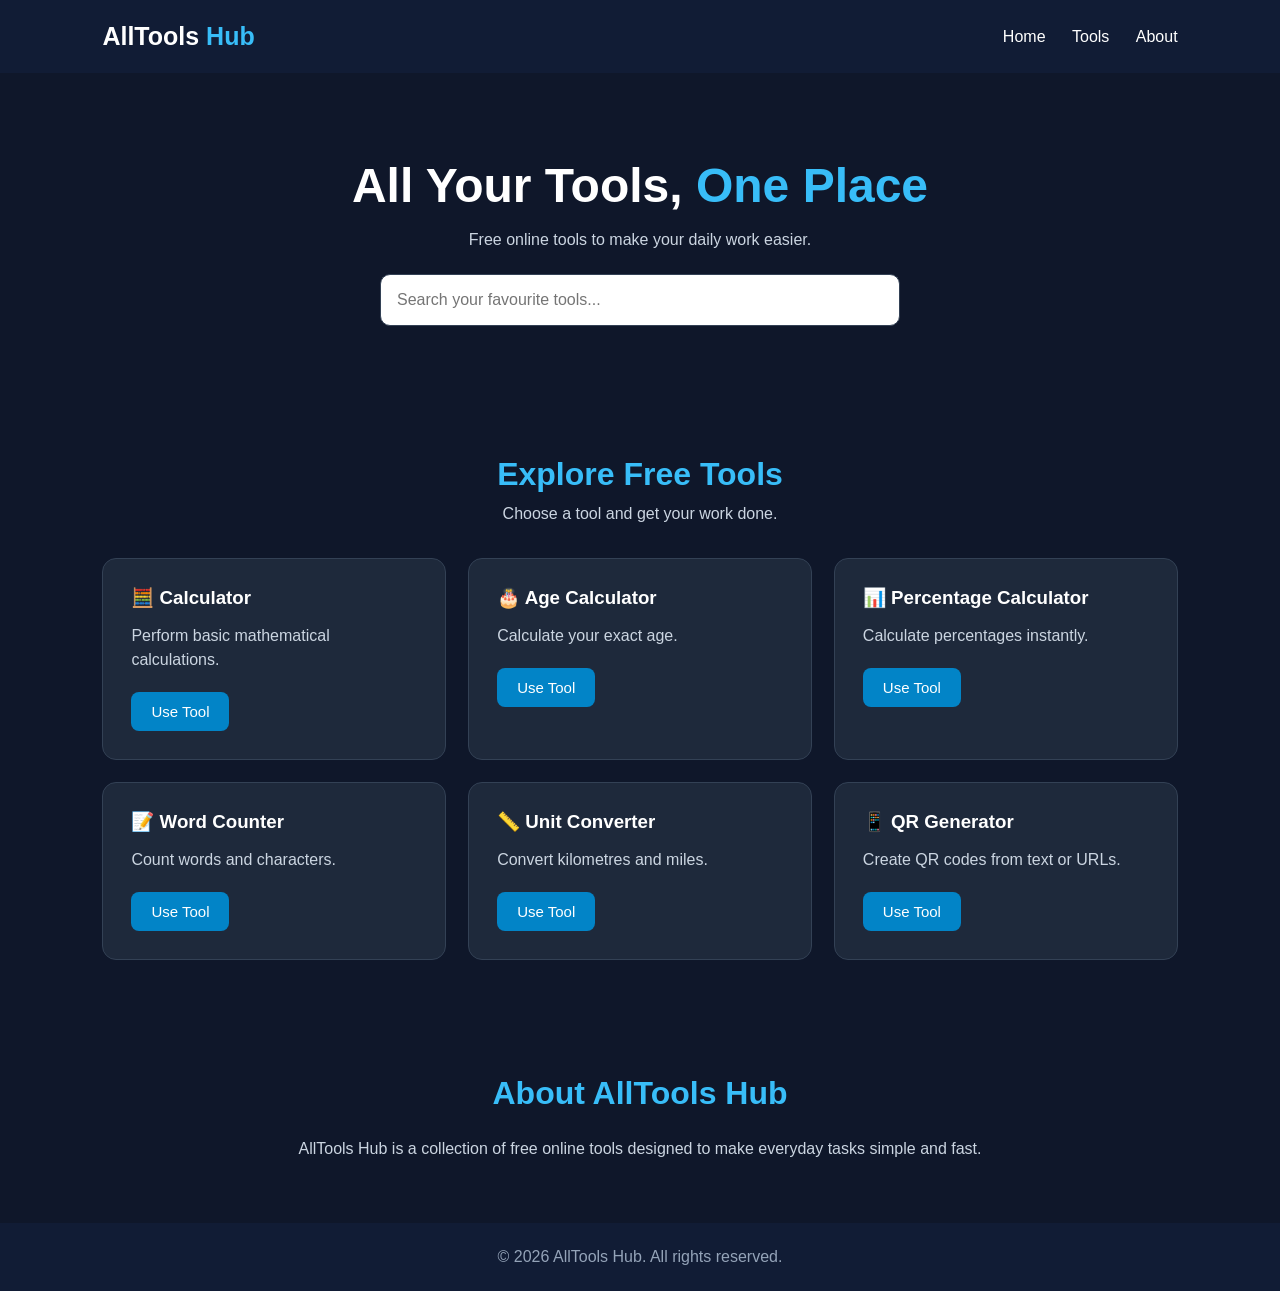
==== index.html @ 79265070 "Add files via upload" ====
<!DOCTYPE html>
<html lang="en">
<head>
    
<head>
    <meta charset="UTF-8">
    <meta name="viewport" content="width=device-width, initial-scale=1.0">

    <meta name="description" content="AllTools Hub provides free online calculators, age calculator, percentage calculator, word counter, unit converter and QR code generator.">

    <meta name="keywords" content="free online tools, calculator, age calculator, percentage calculator, word counter, unit converter, QR generator">

    <meta name="author" content="AllTools Hub">

    <title>AllTools Hub - Free Online Calculators and Tools</title>

    <link rel="stylesheet" href="style.css">
    <script async src="https://pagead2.googlesyndication.com/pagead/js/adsbygoogle.js?client=ca-pub-8716909882044668"
     crossorigin="anonymous"></script>
</head>

</head>
<body>

<header>
    <a href="#" class="logo">AllTools <span>Hub</span></a>
    <nav>
        <a href="#">Home</a>
        <a href="#tools">Tools</a>
        <a href="#about">About</a>
    </nav>
</header>

<section class="hero">
    <h1>All Your Tools, <span>One Place</span></h1>
    <p>Free online tools to make your daily work easier.</p>
    <input type="text" id="search" placeholder="Search your favourite tools...">
</section>

<section class="tools-section" id="tools">
    <h2>Explore Free Tools</h2>
    <p>Choose a tool and get your work done.</p>

    <div class="tools-container">

        <div class="tool-card" data-name="calculator">
            <h3>🧮 Calculator</h3>
            <p>Perform basic mathematical calculations.</p>
            <button onclick="openTool('calculator')">Use Tool</button>
        </div>

        <div class="tool-card" data-name="age calculator">
            <h3>🎂 Age Calculator</h3>
            <p>Calculate your exact age.</p>
            <button onclick="openTool('age')">Use Tool</button>
        </div>

        <div class="tool-card" data-name="percentage calculator">
            <h3>📊 Percentage Calculator</h3>
            <p>Calculate percentages instantly.</p>
            <button onclick="openTool('percentage')">Use Tool</button>
        </div>

        <div class="tool-card" data-name="word character counter">
            <h3>📝 Word Counter</h3>
            <p>Count words and characters.</p>
            <button onclick="openTool('word')">Use Tool</button>
        </div>

        <div class="tool-card" data-name="unit converter">
            <h3>📏 Unit Converter</h3>
            <p>Convert kilometres and miles.</p>
            <button onclick="openTool('unit')">Use Tool</button>
        </div>

        <div class="tool-card" data-name="qr code generator">
            <h3>📱 QR Generator</h3>
            <p>Create QR codes from text or URLs.</p>
            <button onclick="openTool('qr')">Use Tool</button>
        </div>

    </div>
</section>

<section class="workspace" id="workspace">
    <h2 id="toolTitle">Your Tool</h2>
    <div id="toolContent"></div>
</section>

<section class="about" id="about">
    <h2>About AllTools Hub</h2>
    <p>AllTools Hub is a collection of free online tools designed to make everyday tasks simple and fast.</p>
</section>

<footer>
    <p>© 2026 AllTools Hub. All rights reserved.</p>
</footer>

<script src="script.js"></script>
</body>
</html>
---- style.css ----
* {
    margin: 0;
    padding: 0;
    box-sizing: border-box;
}

body {
    font-family: Arial, sans-serif;
    background: #0f172a;
    color: white;
}

header {
    padding: 22px 8%;
    display: flex;
    justify-content: space-between;
    align-items: center;
    background: #111c35;
}

.logo {
    font-size: 25px;
    font-weight: bold;
    color: white;
    text-decoration: none;
}

.logo span, .hero span {
    color: #38bdf8;
}

nav a {
    color: white;
    text-decoration: none;
    margin-left: 22px;
}

nav a:hover {
    color: #38bdf8;
}

.hero {
    text-align: center;
    padding: 85px 20px;
}

.hero h1 {
    font-size: clamp(30px, 5vw, 48px);
    margin-bottom: 18px;
}

.hero p {
    color: #cbd5e1;
    margin-bottom: 25px;
}

#search {
    width: 90%;
    max-width: 520px;
    padding: 16px;
    border-radius: 10px;
    border: 1px solid #334155;
    font-size: 16px;
    outline: none;
}

.tools-section {
    padding: 45px 8%;
    text-align: center;
}

.tools-section h2, .about h2 {
    color: #38bdf8;
    font-size: 32px;
    margin-bottom: 12px;
}

.tools-section > p {
    color: #cbd5e1;
    margin-bottom: 35px;
}

.tools-container {
    display: grid;
    grid-template-columns: repeat(3, 1fr);
    gap: 22px;
}

.tool-card {
    background: #1e293b;
    padding: 28px;
    border-radius: 14px;
    border: 1px solid #334155;
    text-align: left;
    transition: 0.3s;
}

.tool-card:hover {
    transform: translateY(-5px);
    border-color: #38bdf8;
}

.tool-card h3 {
    margin-bottom: 15px;
}

.tool-card p {
    color: #cbd5e1;
    margin-bottom: 20px;
    line-height: 1.5;
}

button {
    background: #0284c7;
    color: white;
    padding: 11px 20px;
    border: none;
    border-radius: 8px;
    cursor: pointer;
    font-size: 15px;
}

button:hover {
    background: #0369a1;
}

.workspace {
    display: none;
    margin: 30px auto;
    padding: 30px;
    width: 85%;
    max-width: 650px;
    background: #1e293b;
    border-radius: 15px;
}

.workspace h2 {
    color: #38bdf8;
    margin-bottom: 25px;
}

.workspace input,
.workspace select,
.workspace textarea {
    width: 100%;
    padding: 13px;
    margin: 10px 0;
    border: 1px solid #475569;
    border-radius: 8px;
    font-size: 16px;
}

.workspace textarea {
    min-height: 130px;
    resize: vertical;
}

.workspace button {
    margin-top: 10px;
}

#toolContent p {
    margin-top: 15px;
    color: #38bdf8;
}

#toolContent img {
    display: block;
    max-width: 200px;
    margin-top: 20px;
}

.about {
    text-align: center;
    padding: 60px 10%;
    color: #cbd5e1;
    line-height: 1.8;
}

footer {
    text-align: center;
    padding: 25px;
    background: #111c35;
    color: #94a3b8;
}

@media(max-width: 850px) {
    .tools-container {
        grid-template-columns: repeat(2, 1fr);
    }
}

@media(max-width: 600px) {
    header {
        flex-direction: column;
        gap: 20px;
    }

    nav a {
        margin: 0 8px;
    }

    .tools-container {
        grid-template-columns: 1fr;
    }

    .workspace {
        width: 92%;
    }
}
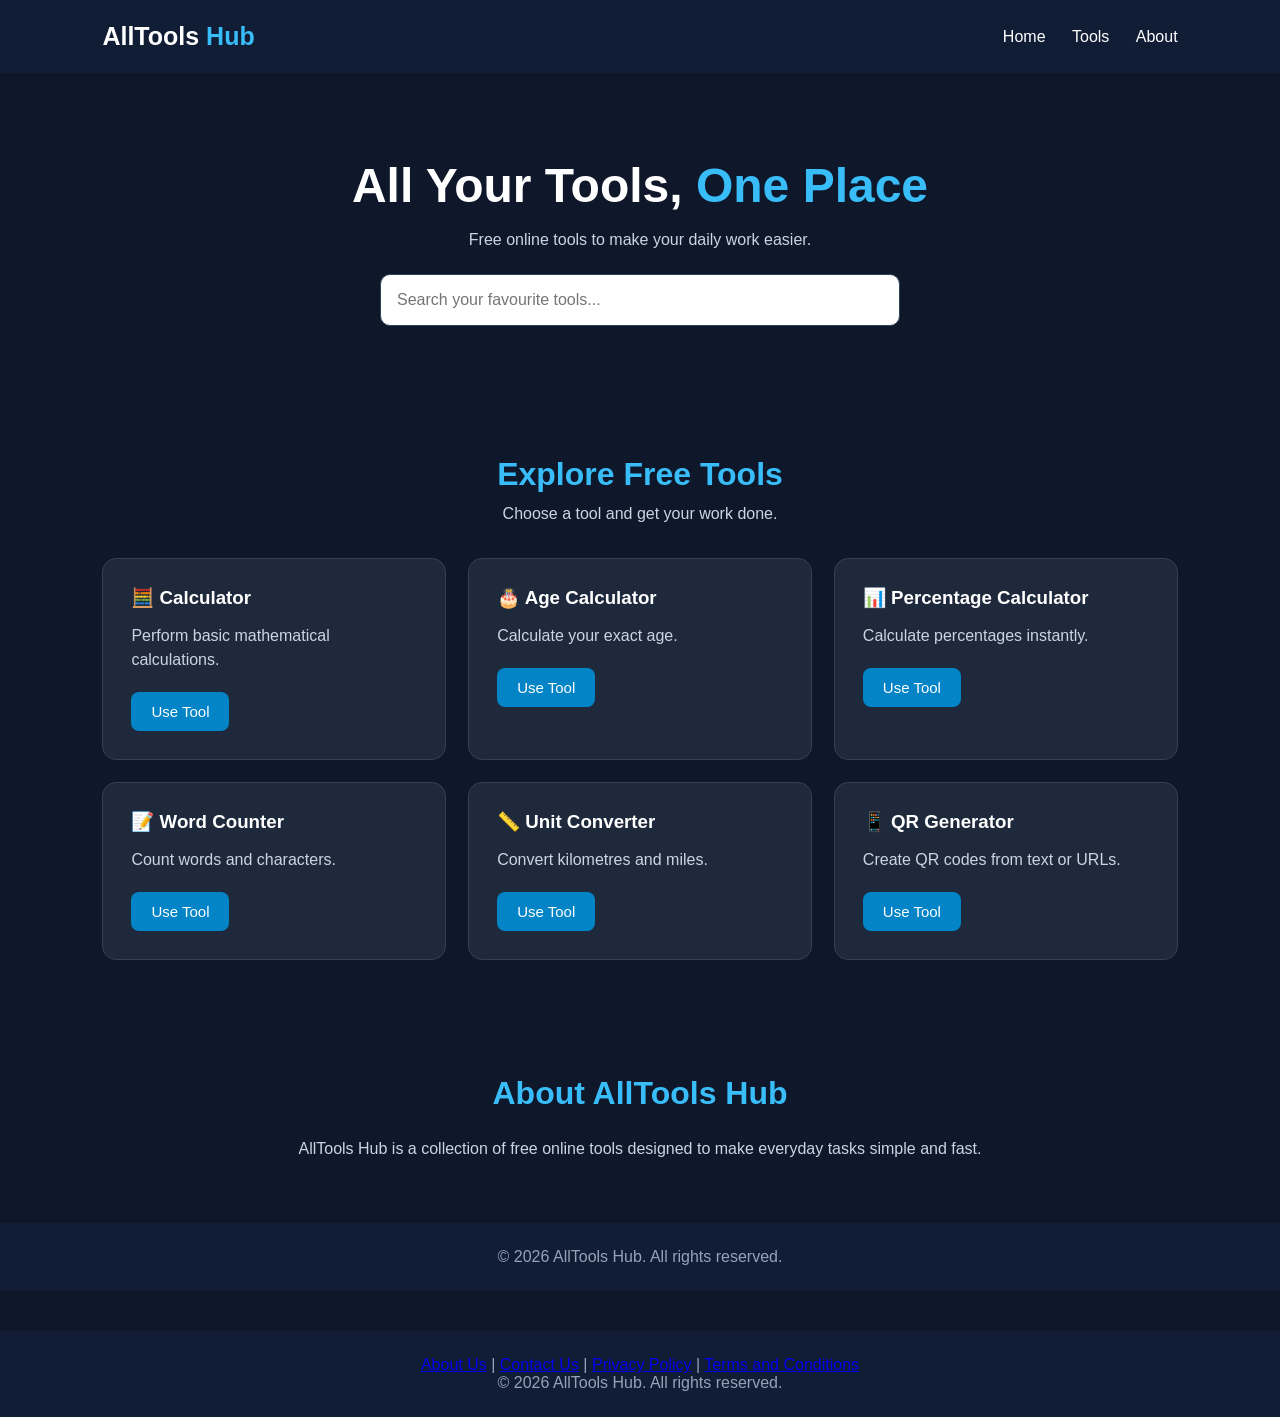
==== commit 6907e564: "Add footer links to additional pages Added footer links for About Us, Contact Us, Privacy Policy, an" ====
--- a/index.html
+++ b/index.html
@@ -97,5 +97,13 @@
 </footer>
 
 <script src="script.js"></script>
+    <footer style="text-align:center; padding:25px; margin-top:40px;">
+    <a href="about.html">About Us</a> |
+    <a href="contact.html">Contact Us</a> |
+    <a href="privacy.html">Privacy Policy</a> |
+    <a href="terms.html">Terms and Conditions</a>
+
+    <p>© 2026 AllTools Hub. All rights reserved.</p>
+</footer>
 </body>
 </html>
